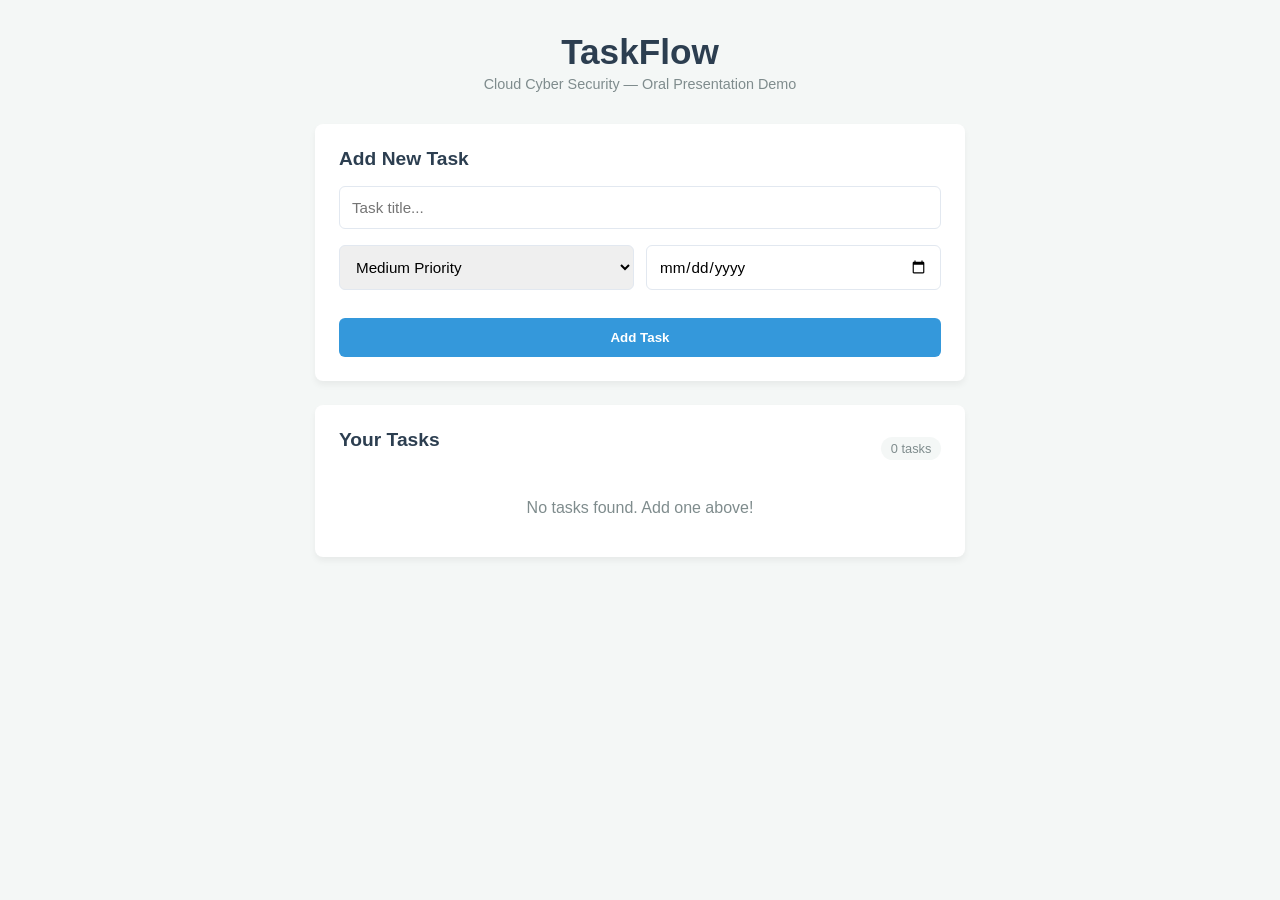
==== web/index.html @ 3e3e693d "feat: implement responsive Web UI presentation layer" ====
<!DOCTYPE html>
<html lang="en">
<head>
    <meta charset="UTF-8">
    <meta name="viewport" content="width=device-width, initial-scale=1.0">
    <title>TaskFlow — Task Manager</title>
    <link rel="stylesheet" href="style.css">
</head>
<body>
    <div class="app-container">
        <header class="app-header">
            <h1>TaskFlow</h1>
            <p class="subtitle">Cloud Cyber Security — Oral Presentation Demo</p>
        </header>

        <section class="task-form-card">
            <h2>Add New Task</h2>
            <form id="task-form">
                <div class="form-group">
                    <input type="text" id="task-title" placeholder="Task title..." required>
                </div>
                <div class="form-row">
                    <div class="form-group">
                        <select id="task-priority">
                            <option value="low">Low Priority</option>
                            <option value="medium" selected>Medium Priority</option>
                            <option value="high">High Priority</option>
                        </select>
                    </div>
                    <div class="form-group">
                        <input type="date" id="task-due-date">
                    </div>
                    <button type="submit" class="btn btn-primary">Add Task</button>
                </div>
            </form>
        </section>

        <section class="task-list-section">
            <div class="list-header">
                <h2>Your Tasks</h2>
                <span id="task-count" class="badge">0 tasks</span>
            </div>
            <ul id="task-list" class="task-list"></ul>
        </section>
    </div>
    <script src="script.js"></script>
</body>
</html>
---- web/style.css ----
:root {
    --bg-color: #f4f7f6;
    --card-bg: #ffffff;
    --text-primary: #2c3e50;
    --text-muted: #7f8c8d;
    --accent: #3498db;
    --accent-hover: #2980b9;
    --border-color: #e2e8f0;
    --priority-low: #2ecc71;
    --priority-medium: #f39c12;
    --priority-high: #e74c3c;
}

* {
    box-sizing: border-box;
    margin: 0;
    padding: 0;
    font-family: -apple-system, BlinkMacSystemFont, "Segoe UI", Roboto, Helvetica, Arial, sans-serif;
}

body {
    background-color: var(--bg-color);
    color: var(--text-primary);
    display: flex;
    justify-content: center;
    padding: 2rem 1rem;
    min-height: 100vh;
}

.app-container {
    width: 100%;
    max-width: 650px;
}

.app-header {
    text-align: center;
    margin-bottom: 2rem;
}

.app-header h1 {
    font-size: 2.2rem;
    color: var(--text-primary);
}

.subtitle {
    font-size: 0.9rem;
    color: var(--text-muted);
    margin-top: 0.25rem;
}

.task-form-card, .task-list-section {
    background: var(--card-bg);
    border-radius: 8px;
    padding: 1.5rem;
    box-shadow: 0 4px 6px rgba(0, 0, 0, 0.05);
    margin-bottom: 1.5rem;
}

.task-form-card h2, .list-header h2 {
    font-size: 1.2rem;
    margin-bottom: 1rem;
}

.form-group {
    margin-bottom: 1rem;
    flex: 1;
}

input[type="text"], input[type="date"], select {
    width: 100%;
    padding: 0.75rem;
    border: 1px solid var(--border-color);
    border-radius: 6px;
    font-size: 0.95rem;
    outline: none;
}

input[type="text"]:focus, input[type="date"]:focus, select:focus {
    border-color: var(--accent);
}

.form-row {
    display: flex;
    gap: 0.75rem;
    flex-wrap: wrap;
}

.btn {
    padding: 0.75rem 1.25rem;
    border: none;
    border-radius: 6px;
    cursor: pointer;
    font-weight: 600;
    transition: background 0.2s ease;
}

.btn-primary {
    background: var(--accent);
    color: #fff;
    width: 100%;
}

.btn-primary:hover {
    background: var(--accent-hover);
}

.list-header {
    display: flex;
    justify-content: space-between;
    align-items: center;
    margin-bottom: 1rem;
}

.badge {
    background: var(--bg-color);
    padding: 0.25rem 0.6rem;
    border-radius: 12px;
    font-size: 0.8rem;
    color: var(--text-muted);
}

.task-list {
    list-style: none;
}

.task-item {
    display: flex;
    align-items: center;
    justify-content: space-between;
    padding: 0.85rem;
    border: 1px solid var(--border-color);
    border-radius: 6px;
    margin-bottom: 0.6rem;
}

.task-item.completed .task-title-text {
    text-decoration: line-through;
    color: var(--text-muted);
}

.task-left {
    display: flex;
    align-items: center;
    gap: 0.75rem;
}

.task-info {
    display: flex;
    flex-direction: column;
}

.task-meta {
    font-size: 0.75rem;
    color: var(--text-muted);
    margin-top: 0.2rem;
}

.priority-tag {
    font-size: 0.7rem;
    font-weight: bold;
    text-transform: uppercase;
    padding: 0.15rem 0.4rem;
    border-radius: 4px;
    color: #fff;
    margin-left: 0.4rem;
}

.priority-low { background: var(--priority-low); }
.priority-medium { background: var(--priority-medium); }
.priority-high { background: var(--priority-high); }

.btn-delete {
    background: transparent;
    border: none;
    color: var(--priority-high);
    cursor: pointer;
    font-size: 1.1rem;
}
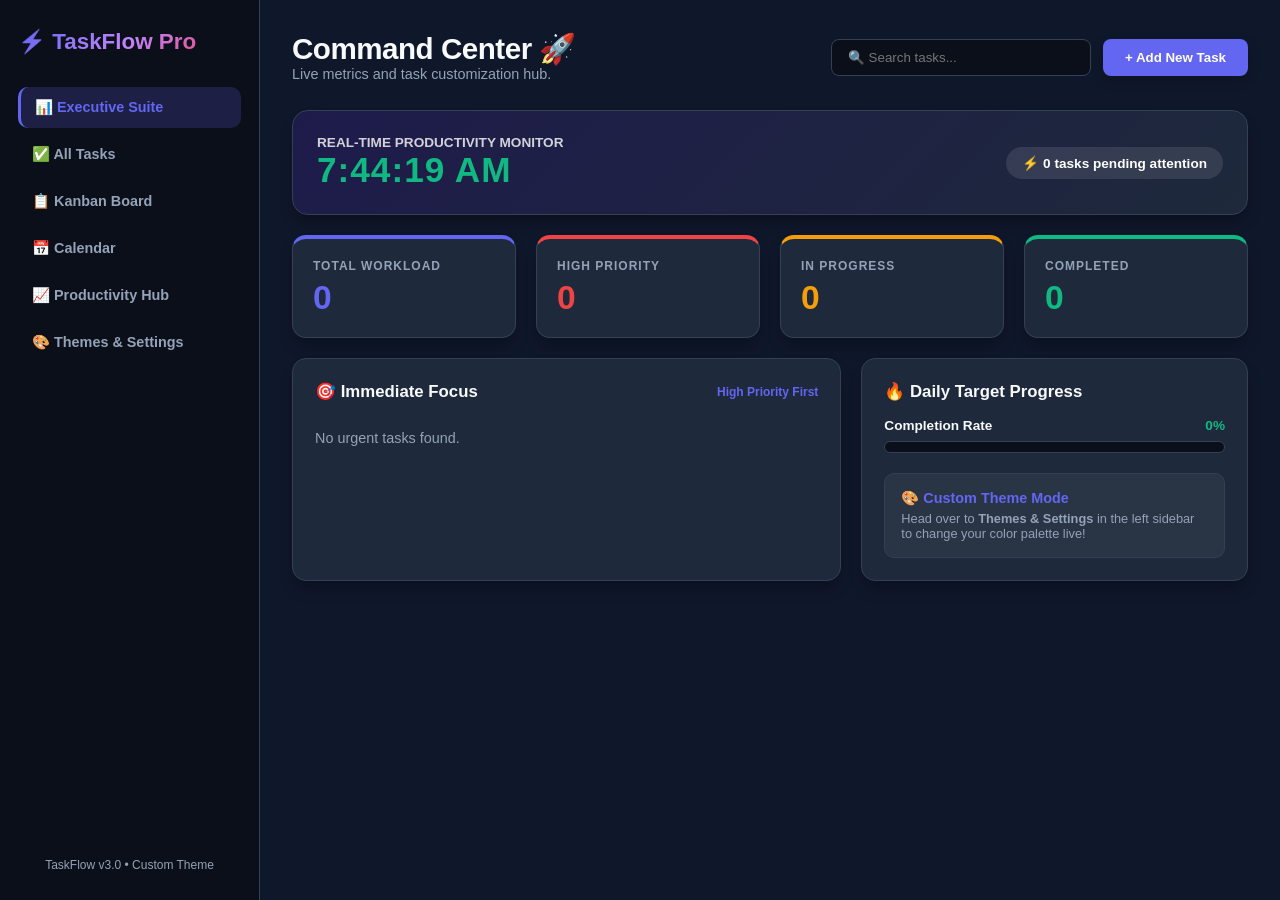
==== commit 69ae43bf: "Add custom themes, dashboard, and firebase setup" ====
--- a/web/index.html
+++ b/web/index.html
@@ -1,48 +1,452 @@
 <!DOCTYPE html>
 <html lang="en">
 <head>
-    <meta charset="UTF-8">
-    <meta name="viewport" content="width=device-width, initial-scale=1.0">
-    <title>TaskFlow — Task Manager</title>
-    <link rel="stylesheet" href="style.css">
+  <meta charset="UTF-8">
+  <meta name="viewport" content="width=device-width, initial-scale=1.0">
+  <title>TaskFlow Pro — Custom Themes Edition</title>
+  <style>
+    :root {
+      --bg-color: #0f172a;
+      --panel-bg: #1e293b;
+      --border-color: #334155;
+      --text-main: #f8fafc;
+      --text-muted: #94a3b8;
+      --primary: #6366f1;
+      --primary-hover: #4f46e5;
+      --card-bg: #1e293b;
+      --shadow: 0 10px 15px -3px rgba(0, 0, 0, 0.3);
+      --accent-high: #ef4444;
+      --accent-medium: #f59e0b;
+      --accent-low: #10b981;
+    }
+
+    * { box-sizing: border-box; margin: 0; padding: 0; font-family: -apple-system, BlinkMacSystemFont, "Segoe UI", Roboto, sans-serif; transition: background 0.2s, color 0.2s, border-color 0.2s; }
+    body { background-color: var(--bg-color); color: var(--text-main); display: flex; min-height: 100vh; }
+    
+    aside { width: 260px; background: #0b0f19; border-right: 1px solid var(--border-color); padding: 28px 18px; display: flex; flex-direction: column; justify-content: space-between; }
+    .brand { font-size: 1.4rem; font-weight: 800; background: linear-gradient(135deg, var(--primary), #c084fc, #f43f5e); -webkit-background-clip: text; -webkit-text-fill-color: transparent; margin-bottom: 32px; }
+    .nav-list { display: flex; flex-direction: column; gap: 6px; }
+    .nav-item { padding: 12px 14px; border-radius: 10px; cursor: pointer; color: var(--text-muted); font-weight: 600; font-size: 0.9rem; display: flex; align-items: center; gap: 12px; }
+    .nav-item:hover, .nav-item.active { background: rgba(99, 102, 241, 0.2); color: var(--primary); border-left: 3px solid var(--primary); }
+    
+    main { flex: 1; padding: 32px; max-width: 1300px; }
+    header { display: flex; justify-content: space-between; align-items: center; margin-bottom: 28px; gap: 16px; flex-wrap: wrap; }
+    h1 { font-size: 1.85rem; font-weight: 800; letter-spacing: -0.5px; }
+    .subtitle { color: var(--text-muted); font-size: 0.9rem; }
+    
+    .search-bar { background: #0b0f19; border: 1px solid var(--border-color); padding: 10px 16px; border-radius: 8px; color: var(--text-main); width: 260px; outline: none; }
+    .btn-primary { background: var(--primary); color: white; border: none; padding: 11px 22px; border-radius: 8px; font-weight: 700; cursor: pointer; box-shadow: 0 4px 12px rgba(0, 0, 0, 0.2); }
+    .btn-primary:hover { opacity: 0.9; }
+
+    .dashboard-grid { display: grid; grid-template-columns: repeat(12, 1fr); gap: 20px; }
+    
+    .clock-widget { grid-column: span 12; background: linear-gradient(135deg, #1e1b4b, var(--panel-bg)); border-radius: 16px; padding: 24px; color: white; display: flex; justify-content: space-between; align-items: center; box-shadow: var(--shadow); border: 1px solid var(--border-color); }
+    .live-clock { font-size: 2.2rem; font-weight: 900; letter-spacing: 1px; color: var(--accent-low); }
+    .reminder-badge { background: rgba(255,255,255,0.1); padding: 8px 16px; border-radius: 20px; font-size: 0.85rem; font-weight: 600; }
+
+    .stat-card { grid-column: span 3; background: var(--card-bg); border-radius: 14px; padding: 20px; border: 1px solid var(--border-color); box-shadow: var(--shadow); }
+    .stat-card-title { font-size: 0.75rem; text-transform: uppercase; letter-spacing: 1px; color: var(--text-muted); font-weight: 700; margin-bottom: 6px; }
+    .stat-card-value { font-size: 2.1rem; font-weight: 800; }
+    
+    .widget-box { background: var(--card-bg); border: 1px solid var(--border-color); border-radius: 14px; padding: 22px; box-shadow: var(--shadow); }
+    .widget-title { font-size: 1.05rem; font-weight: 700; margin-bottom: 16px; display: flex; justify-content: space-between; align-items: center; }
+
+    .view-section { display: none; }
+    .view-section.active { display: block; }
+    .task-list { list-style: none; display: flex; flex-direction: column; gap: 10px; margin-top: 10px; }
+    
+    .task-item { background: #0b0f19; border: 1px solid var(--border-color); padding: 14px 16px; border-radius: 10px; display: flex; justify-content: space-between; align-items: center; }
+    .task-title { font-weight: 600; font-size: 0.95rem; }
+    .badge { padding: 3px 8px; border-radius: 12px; font-weight: 700; text-transform: uppercase; font-size: 0.65rem; }
+    .badge-high { background: rgba(239, 68, 68, 0.2); color: var(--accent-high); border: 1px solid var(--accent-high); }
+    .badge-medium { background: rgba(245, 158, 11, 0.2); color: var(--accent-medium); border: 1px solid var(--accent-medium); }
+    .badge-low { background: rgba(16, 185, 129, 0.2); color: var(--accent-low); border: 1px solid var(--accent-low); }
+
+    .kanban-col { background: #0b0f19; padding: 18px; border-radius: 12px; border: 2px dashed var(--border-color); }
+    .kanban-col.drag-over { border-color: var(--primary); }
+
+    .theme-preset-btn { width: 36px; height: 36px; border-radius: 50%; border: 2px solid white; cursor: pointer; transition: transform 0.2s; }
+    .theme-preset-btn:hover { transform: scale(1.15); }
+
+    .color-picker-row { display: flex; align-items: center; justify-content: space-between; padding: 12px 0; border-bottom: 1px solid var(--border-color); }
+
+    .modal-overlay { display: none; position: fixed; top: 0; left: 0; width: 100%; height: 100%; background: rgba(0,0,0,0.7); justify-content: center; align-items: center; backdrop-filter: blur(5px); z-index: 100; }
+    .modal-overlay.active { display: flex; }
+    .modal { background: var(--panel-bg); padding: 28px; border-radius: 16px; width: 420px; border: 1px solid var(--border-color); }
+    .form-group { margin-bottom: 16px; display: flex; flex-direction: column; gap: 6px; }
+    .form-group label { font-size: 0.8rem; font-weight: 700; color: var(--text-muted); }
+    .form-group input, .form-group select { padding: 10px; border: 1px solid var(--border-color); border-radius: 8px; background: #0b0f19; color: white; outline: none; }
+  </style>
 </head>
 <body>
-    <div class="app-container">
-        <header class="app-header">
-            <h1>TaskFlow</h1>
-            <p class="subtitle">Cloud Cyber Security — Oral Presentation Demo</p>
-        </header>
-
-        <section class="task-form-card">
-            <h2>Add New Task</h2>
-            <form id="task-form">
-                <div class="form-group">
-                    <input type="text" id="task-title" placeholder="Task title..." required>
-                </div>
-                <div class="form-row">
-                    <div class="form-group">
-                        <select id="task-priority">
-                            <option value="low">Low Priority</option>
-                            <option value="medium" selected>Medium Priority</option>
-                            <option value="high">High Priority</option>
-                        </select>
-                    </div>
-                    <div class="form-group">
-                        <input type="date" id="task-due-date">
-                    </div>
-                    <button type="submit" class="btn btn-primary">Add Task</button>
-                </div>
-            </form>
-        </section>
-
-        <section class="task-list-section">
-            <div class="list-header">
-                <h2>Your Tasks</h2>
-                <span id="task-count" class="badge">0 tasks</span>
+
+  <aside>
+    <div>
+      <div class="brand">⚡ TaskFlow Pro</div>
+      <div class="nav-list">
+        <div class="nav-item active" onclick="switchTab('dashboard', this)">📊 Executive Suite</div>
+        <div class="nav-item" onclick="switchTab('tasks', this)">✅ All Tasks</div>
+        <div class="nav-item" onclick="switchTab('kanban', this)">📋 Kanban Board</div>
+        <div class="nav-item" onclick="switchTab('calendar', this)">📅 Calendar</div>
+        <div class="nav-item" onclick="switchTab('analytics', this)">📈 Productivity Hub</div>
+        <div class="nav-item" onclick="switchTab('settings', this)">🎨 Themes & Settings</div>
+      </div>
+    </div>
+    <div style="font-size: 0.75rem; color: var(--text-muted); text-align: center;">TaskFlow v3.0 • Custom Theme</div>
+  </aside>
+
+  <main>
+    <header>
+      <div>
+        <h1>Command Center 🚀</h1>
+        <p class="subtitle">Live metrics and task customization hub.</p>
+      </div>
+      <div style="display: flex; gap: 12px; align-items: center;">
+        <input type="text" class="search-bar" id="search-input" placeholder="🔍 Search tasks..." oninput="renderAll()">
+        <button class="btn-primary" onclick="toggleModal(true)">+ Add New Task</button>
+      </div>
+    </header>
+
+    <!-- DASHBOARD VIEW -->
+    <section id="view-dashboard" class="view-section active">
+      <div class="dashboard-grid">
+        <div class="clock-widget">
+          <div>
+            <div style="font-size: 0.85rem; font-weight: 700; opacity: 0.8; text-transform: uppercase;">Real-Time Productivity Monitor</div>
+            <div class="live-clock" id="live-clock">00:00:00 PM</div>
+          </div>
+          <div class="reminder-badge" id="live-reminder">⚡ 0 tasks pending attention</div>
+        </div>
+
+        <div class="stat-card" style="border-top: 4px solid var(--primary);">
+          <div class="stat-card-title">Total Workload</div>
+          <div class="stat-card-value" id="stat-total" style="color: var(--primary);">0</div>
+        </div>
+        <div class="stat-card" style="border-top: 4px solid var(--accent-high);">
+          <div class="stat-card-title">High Priority</div>
+          <div class="stat-card-value" id="stat-high" style="color: var(--accent-high);">0</div>
+        </div>
+        <div class="stat-card" style="border-top: 4px solid var(--accent-medium);">
+          <div class="stat-card-title">In Progress</div>
+          <div class="stat-card-value" id="stat-progress" style="color: var(--accent-medium);">0</div>
+        </div>
+        <div class="stat-card" style="border-top: 4px solid var(--accent-low);">
+          <div class="stat-card-title">Completed</div>
+          <div class="stat-card-value" id="stat-completed" style="color: var(--accent-low);">0</div>
+        </div>
+
+        <div class="widget-box" style="grid-column: span 7;">
+          <div class="widget-title">
+            <span>🎯 Immediate Focus</span>
+            <span style="font-size: 0.75rem; color: var(--primary); font-weight: 600;">High Priority First</span>
+          </div>
+          <ul class="task-list" id="dashboard-task-list"></ul>
+        </div>
+
+        <div class="widget-box" style="grid-column: span 5; display: flex; flex-direction: column; justify-content: space-between;">
+          <div>
+            <div class="widget-title">🔥 Daily Target Progress</div>
+            <div style="margin-top: 10px;">
+              <div style="display: flex; justify-content: space-between; font-size: 0.85rem; font-weight: 700; margin-bottom: 8px;">
+                <span>Completion Rate</span>
+                <span id="streak-rate" style="color: var(--accent-low);">0%</span>
+              </div>
+              <div style="width: 100%; background: #0b0f19; height: 12px; border-radius: 6px; overflow: hidden; border: 1px solid var(--border-color);">
+                <div id="streak-bar" style="height: 100%; background: linear-gradient(90deg, var(--accent-medium), var(--accent-low)); width: 0%; transition: width 0.4s;"></div>
+              </div>
             </div>
-            <ul id="task-list" class="task-list"></ul>
-        </section>
+          </div>
+          <div style="background: rgba(255,255,255,0.05); border: 1px solid var(--border-color); padding: 16px; border-radius: 10px; margin-top: 20px;">
+            <div style="font-weight: 700; color: var(--primary); font-size: 0.9rem;">🎨 Custom Theme Mode</div>
+            <p style="font-size: 0.8rem; color: var(--text-muted); margin-top: 4px;">Head over to <b>Themes & Settings</b> in the left sidebar to change your color palette live!</p>
+          </div>
+        </div>
+      </div>
+    </section>
+
+    <!-- ALL TASKS -->
+    <section id="view-tasks" class="view-section">
+      <h2>All Managed Tasks</h2>
+      <ul class="task-list" id="all-task-list"></ul>
+    </section>
+
+    <!-- KANBAN BOARD -->
+    <section id="view-kanban" class="view-section">
+      <h2>Interactive Board</h2>
+      <div style="display: grid; grid-template-columns: repeat(3, 1fr); gap: 20px; margin-top: 20px;">
+        <div class="kanban-col" ondragover="allowDrop(event)" ondragleave="clearDrag(event)" ondrop="dropTask(event, 'todo')">
+          <h3 style="font-size: 0.95rem; color: var(--primary); margin-bottom: 12px;">⏳ To Do</h3>
+          <ul class="task-list" id="kanban-todo"></ul>
+        </div>
+        <div class="kanban-col" ondragover="allowDrop(event)" ondragleave="clearDrag(event)" ondrop="dropTask(event, 'progress')">
+          <h3 style="font-size: 0.95rem; color: var(--accent-medium); margin-bottom: 12px;">🔄 In Progress</h3>
+          <ul class="task-list" id="kanban-progress"></ul>
+        </div>
+        <div class="kanban-col" ondragover="allowDrop(event)" ondragleave="clearDrag(event)" ondrop="dropTask(event, 'done')">
+          <h3 style="font-size: 0.95rem; color: var(--accent-low); margin-bottom: 12px;">✅ Completed</h3>
+          <ul class="task-list" id="kanban-done"></ul>
+        </div>
+      </div>
+    </section>
+
+    <!-- CALENDAR -->
+    <section id="view-calendar" class="view-section">
+      <h2>Calendar View</h2>
+      <div style="background: var(--card-bg); border: 1px solid var(--border-color); padding: 20px; border-radius: 12px; margin-top: 16px;">
+        <div style="display: grid; grid-template-columns: repeat(7, 1fr); gap: 10px; text-align: center; font-weight: 700; color: var(--text-muted); margin-bottom: 12px;">
+          <div>Sun</div><div>Mon</div><div>Tue</div><div>Wed</div><div>Thu</div><div>Fri</div><div>Sat</div>
+        </div>
+        <div id="calendar-grid" style="display: grid; grid-template-columns: repeat(7, 1fr); gap: 10px; text-align: center;"></div>
+      </div>
+    </section>
+
+    <!-- ANALYTICS -->
+    <section id="view-analytics" class="view-section">
+      <h2>Productivity Hub</h2>
+      <div style="background: var(--card-bg); border: 1px solid var(--border-color); padding: 24px; border-radius: 12px; margin-top: 20px;">
+        <h3>Overall Progress</h3>
+        <p id="analytics-text" style="color: var(--text-muted); margin-top: 8px;">0 of 0 tasks completed</p>
+      </div>
+    </section>
+
+    <!-- CUSTOM THEME & SETTINGS VIEW -->
+    <section id="view-settings" class="view-section">
+      <h2>🎨 Appearance & Color Customization</h2>
+      <p class="subtitle" style="margin-bottom: 24px;">Pick a preset theme or pick exact custom hex colors for your interface.</p>
+
+      <div style="display: grid; grid-template-columns: repeat(2, 1fr); gap: 24px;">
+        <!-- Preset Palettes -->
+        <div class="widget-box">
+          <h3 style="margin-bottom: 14px;">Instant Preset Themes</h3>
+          <div style="display: flex; gap: 14px;">
+            <div class="theme-preset-btn" style="background: #6366f1;" title="Indigo Cyber" onclick="applyPreset('#0f172a', '#1e293b', '#6366f1')"></div>
+            <div class="theme-preset-btn" style="background: #ec4899;" title="Neon Pink" onclick="applyPreset('#18020c', '#2c0b1e', '#ec4899')"></div>
+            <div class="theme-preset-btn" style="background: #10b981;" title="Emerald Dark" onclick="applyPreset('#022c22', '#064e3b', '#10b981')"></div>
+            <div class="theme-preset-btn" style="background: #f59e0b;" title="Warm Amber" onclick="applyPreset('#1c1917', '#292524', '#f59e0b')"></div>
+            <div class="theme-preset-btn" style="background: #3b82f6;" title="Ocean Blue" onclick="applyPreset('#0f172a', '#1e3a8a', '#3b82f6')"></div>
+            <div class="theme-preset-btn" style="background: #8b5cf6;" title="Deep Purple" onclick="applyPreset('#120a2a', '#241442', '#8b5cf6')"></div>
+          </div>
+        </div>
+
+        <!-- Fine-Tuned Custom Color Pickers -->
+        <div class="widget-box">
+          <h3 style="margin-bottom: 10px;">Custom Color Pickers</h3>
+          <div class="color-picker-row">
+            <span>Primary Brand Color</span>
+            <input type="color" id="picker-primary" onchange="updateThemeFromPickers()">
+          </div>
+          <div class="color-picker-row">
+            <span>Main Background</span>
+            <input type="color" id="picker-bg" onchange="updateThemeFromPickers()">
+          </div>
+          <div class="color-picker-row">
+            <span>Cards & Panels</span>
+            <input type="color" id="picker-panel" onchange="updateThemeFromPickers()">
+          </div>
+        </div>
+      </div>
+
+      <div style="margin-top: 30px;">
+        <h2>Workspace Data Management</h2>
+        <div style="margin-top: 14px;">
+          <button class="btn-primary" onclick="exportData()">Export Data JSON</button>
+          <button class="btn-primary" style="background: #ef4444; margin-left: 10px;" onclick="clearData()">Clear All Data</button>
+        </div>
+      </div>
+    </section>
+  </main>
+
+  <!-- MODAL -->
+  <div class="modal-overlay" id="task-modal">
+    <div class="modal">
+      <h3 style="margin-bottom: 18px;">Create Task</h3>
+      <form onsubmit="handleCreateTask(event)">
+        <div class="form-group">
+          <label>Task Title</label>
+          <input type="text" id="input-title" required placeholder="e.g. Prepare Client Pitch">
+        </div>
+        <div class="form-group">
+          <label>Category Tag</label>
+          <input type="text" id="input-category" placeholder="e.g. Work, Launch, Design">
+        </div>
+        <div class="form-group">
+          <label>Priority Level</label>
+          <select id="input-priority">
+            <option value="low">Low Priority</option>
+            <option value="medium" selected>Medium Priority</option>
+            <option value="high">High Priority</option>
+          </select>
+        </div>
+        <div class="form-group">
+          <label>Due Date</label>
+          <input type="date" id="input-date">
+        </div>
+        <div style="display: flex; gap: 10px; justify-content: flex-end; margin-top: 20px;">
+          <button type="button" class="btn-primary" style="background: var(--text-muted);" onclick="toggleModal(false)">Cancel</button>
+          <button type="submit" class="btn-primary">Save Task</button>
+        </div>
+      </form>
     </div>
-    <script src="script.js"></script>
+  </div>
+
+  <script>
+    let tasks = JSON.parse(localStorage.getItem('taskflow_tasks')) || [];
+    let customTheme = JSON.parse(localStorage.getItem('taskflow_theme')) || {
+      bg: '#0f172a',
+      panel: '#1e293b',
+      primary: '#6366f1'
+    };
+
+    function applyTheme(theme) {
+      document.documentElement.style.setProperty('--bg-color', theme.bg);
+      document.documentElement.style.setProperty('--panel-bg', theme.panel);
+      document.documentElement.style.setProperty('--card-bg', theme.panel);
+      document.documentElement.style.setProperty('--primary', theme.primary);
+
+      document.getElementById('picker-bg').value = theme.bg;
+      document.getElementById('picker-panel').value = theme.panel;
+      document.getElementById('picker-primary').value = theme.primary;
+
+      localStorage.setItem('taskflow_theme', JSON.stringify(theme));
+    }
+
+    function applyPreset(bg, panel, primary) {
+      customTheme = { bg, panel, primary };
+      applyTheme(customTheme);
+    }
+
+    function updateThemeFromPickers() {
+      customTheme.bg = document.getElementById('picker-bg').value;
+      customTheme.panel = document.getElementById('picker-panel').value;
+      customTheme.primary = document.getElementById('picker-primary').value;
+      applyTheme(customTheme);
+    }
+
+    setInterval(() => {
+      const now = new Date();
+      document.getElementById('live-clock').textContent = now.toLocaleTimeString();
+    }, 1000);
+
+    function saveState() {
+      localStorage.setItem('taskflow_tasks', JSON.stringify(tasks));
+      renderAll();
+    }
+
+    function toggleModal(show) {
+      document.getElementById('task-modal').classList.toggle('active', show);
+    }
+
+    function handleCreateTask(e) {
+      e.preventDefault();
+      tasks.push({
+        id: Date.now(),
+        title: document.getElementById('input-title').value,
+        category: document.getElementById('input-category').value || 'General',
+        priority: document.getElementById('input-priority').value,
+        dueDate: document.getElementById('input-date').value || 'Today',
+        status: 'todo'
+      });
+      document.getElementById('input-title').value = '';
+      toggleModal(false);
+      saveState();
+    }
+
+    function deleteTask(id) {
+      tasks = tasks.filter(t => t.id !== id);
+      saveState();
+    }
+
+    function dragStart(e, id) { e.dataTransfer.setData('text/plain', id); }
+    function allowDrop(e) { e.preventDefault(); e.currentTarget.classList.add('drag-over'); }
+    function clearDrag(e) { e.currentTarget.classList.remove('drag-over'); }
+    function dropTask(e, targetStatus) {
+      e.preventDefault();
+      e.currentTarget.classList.remove('drag-over');
+      const id = Number(e.dataTransfer.getData('text/plain'));
+      tasks = tasks.map(t => t.id === id ? { ...t, status: targetStatus } : t);
+      saveState();
+    }
+
+    function switchTab(tabName, element) {
+      document.querySelectorAll('.nav-item').forEach(item => item.classList.remove('active'));
+      if (element) element.classList.add('active');
+      document.querySelectorAll('.view-section').forEach(sec => sec.classList.remove('active'));
+      const target = document.getElementById(`view-${tabName}`);
+      if (target) target.classList.add('active');
+    }
+
+    function createCardHtml(t) {
+      return `
+        <li class="task-item" draggable="true" ondragstart="dragStart(event, ${t.id})">
+          <div>
+            <div class="task-title" style="${t.status === 'done' ? 'text-decoration: line-through; opacity: 0.5;' : ''}">${t.title}</div>
+            <div style="font-size: 0.75rem; color: var(--text-muted); margin-top: 4px;">🏷️ ${t.category} • 📅 ${t.dueDate}</div>
+          </div>
+          <div style="display:flex; gap: 10px; align-items:center;">
+            <span class="badge badge-${t.priority}">${t.priority}</span>
+            <button onclick="deleteTask(${t.id})" style="border:none; background:none; cursor:pointer; color:var(--accent-high); font-weight:bold;">✕</button>
+          </div>
+        </li>
+      `;
+    }
+
+    function renderAll() {
+      const query = (document.getElementById('search-input')?.value || '').toLowerCase();
+      const filtered = tasks.filter(t => t.title.toLowerCase().includes(query) || t.category.toLowerCase().includes(query));
+
+      const total = tasks.length;
+      const completed = tasks.filter(t => t.status === 'done').length;
+      const progress = tasks.filter(t => t.status === 'progress').length;
+      const highPriority = tasks.filter(t => t.priority === 'high' && t.status !== 'done').length;
+      const rate = total === 0 ? 0 : Math.round((completed / total) * 100);
+
+      document.getElementById('stat-total').textContent = total;
+      document.getElementById('stat-high').textContent = highPriority;
+      document.getElementById('stat-progress').textContent = progress;
+      document.getElementById('stat-completed').textContent = completed;
+      document.getElementById('live-reminder').textContent = `⚡ ${tasks.filter(t => t.status !== 'done').length} tasks pending attention`;
+
+      document.getElementById('streak-rate').textContent = `${rate}%`;
+      document.getElementById('streak-bar').style.width = `${rate}%`;
+
+      const allCards = filtered.map(createCardHtml).join('');
+      document.getElementById('dashboard-task-list').innerHTML = allCards || '<p class="subtitle" style="margin-top: 12px;">No urgent tasks found.</p>';
+      document.getElementById('all-task-list').innerHTML = allCards || '<p class="subtitle" style="margin-top: 12px;">No tasks created.</p>';
+
+      document.getElementById('kanban-todo').innerHTML = filtered.filter(t => t.status === 'todo').map(createCardHtml).join('');
+      document.getElementById('kanban-progress').innerHTML = filtered.filter(t => t.status === 'progress').map(createCardHtml).join('');
+      document.getElementById('kanban-done').innerHTML = filtered.filter(t => t.status === 'done').map(createCardHtml).join('');
+
+      document.getElementById('analytics-text').textContent = `${completed} of ${total} tasks completed (${rate}%)`;
+
+      const calGrid = document.getElementById('calendar-grid');
+      if (calGrid) {
+        calGrid.innerHTML = '';
+        for (let i = 1; i <= 31; i++) {
+          calGrid.innerHTML += `<div style="padding: 12px; background: #0b0f19; border-radius: 8px; font-size: 0.85rem; border: 1px solid var(--border-color);">${i}</div>`;
+        }
+      }
+    }
+
+    function exportData() {
+      const dataStr = "data:text/json;charset=utf-8," + encodeURIComponent(JSON.stringify(tasks, null, 2));
+      const downloadAnchor = document.createElement('a');
+      downloadAnchor.setAttribute("href", dataStr);
+      downloadAnchor.setAttribute("download", "taskflow_pro_export.json");
+      document.body.appendChild(downloadAnchor);
+      downloadAnchor.click();
+      downloadAnchor.remove();
+    }
+
+    function clearData() {
+      if (confirm('Clear all task data?')) {
+        tasks = [];
+        saveState();
+      }
+    }
+
+    applyTheme(customTheme);
+    renderAll();
+  </script>
 </body>
 </html>
